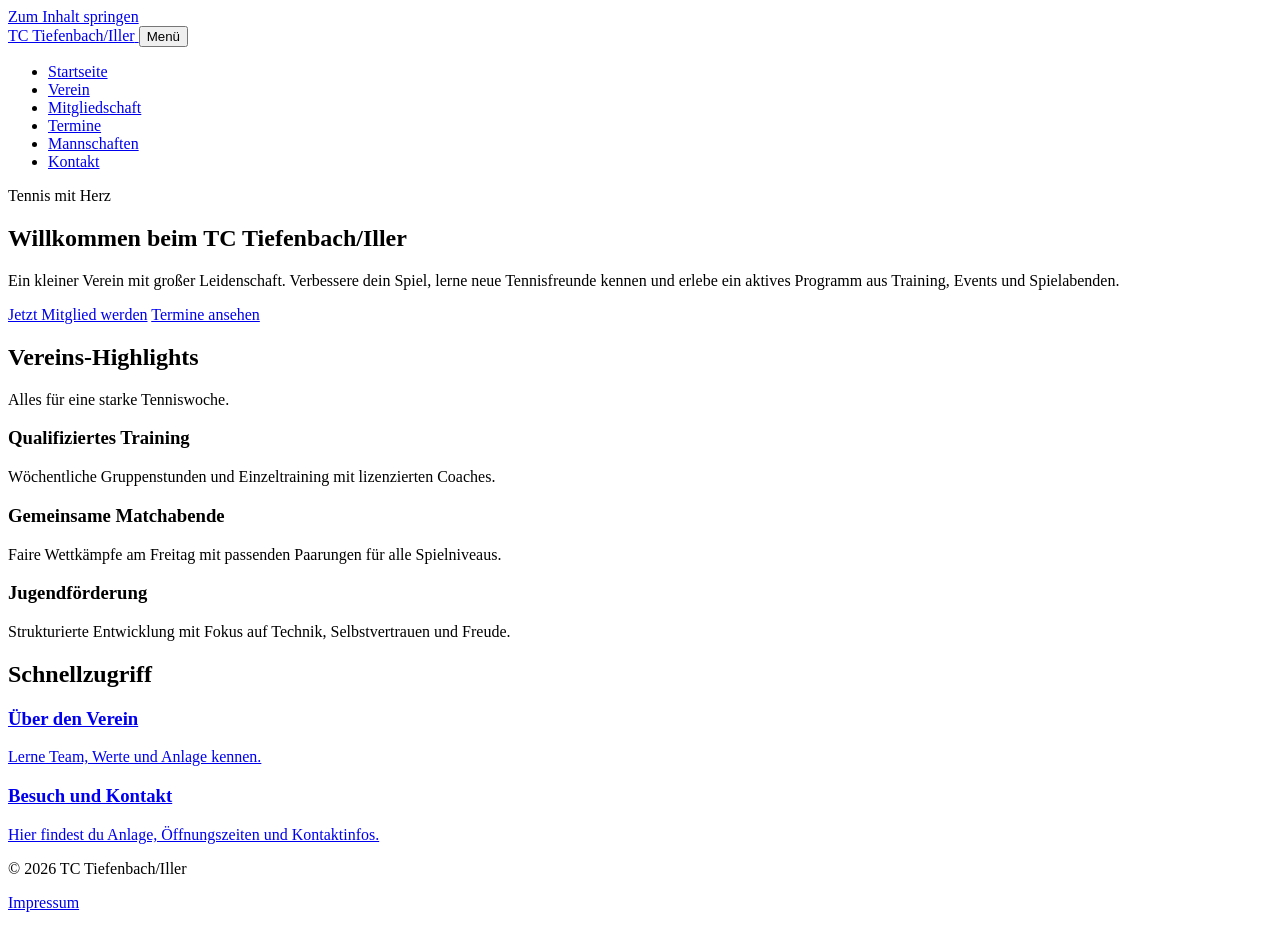
==== index.html @ 9d709224 "test" ====
<!doctype html>
<html lang="de">
  <head>
    <meta charset="UTF-8" />
    <meta name="viewport" content="width=device-width, initial-scale=1.0" />
    <title>TC Tiefenbach/Iller | Startseite</title>
    <meta
      name="description"
      content="Der TC Tiefenbach/Iller ist ein einladender Tennisverein mit Training, Events und Spielbetrieb für alle Altersgruppen."
    />
    <meta property="og:title" content="TC Tiefenbach/Iller" />
    <meta
      property="og:description"
      content="Moderner, gemeinschaftsorientierter Tennissport für Einsteiger und Wettkampfspieler."
    />
    <meta property="og:type" content="website" />
    <link rel="preload" href="fonts/manrope-400.woff2" as="font" type="font/woff2" />
    <link rel="preload" href="fonts/manrope-700.woff2" as="font" type="font/woff2" />
    <link rel="preload" href="fonts/bebas-neue-400.woff2" as="font" type="font/woff2" />
    <link rel="stylesheet" href="css/style.css" />
  </head>
  <body class="home-page">
    <a class="skip-link" href="#main-content">Zum Inhalt springen</a>
    <header class="site-header">
      <div class="header-inner">
        <a class="brand" href="index.html" aria-label="TC Tiefenbach/Iller Startseite">
          <span class="brand-mark" aria-hidden="true"></span>
          <span class="brand-text">TC Tiefenbach/Iller</span>
        </a>
        <button
          class="nav-toggle"
          type="button"
          data-nav-toggle
          aria-expanded="false"
          aria-controls="primary-nav"
        >
          Menü
        </button>
        <nav id="primary-nav" class="primary-nav" data-primary-nav aria-label="Hauptnavigation">
          <ul>
            <li><a aria-current="page" href="index.html">Startseite</a></li>
            <li><a href="about.html">Verein</a></li>
            <li><a href="membership.html">Mitgliedschaft</a></li>
            <li><a href="schedule.html">Termine</a></li>
            <li><a href="teams.html">Mannschaften</a></li>
            <li><a href="contact.html">Kontakt</a></li>
          </ul>
        </nav>
      </div>
    </header>

    <main id="main-content" class="page">
      <section class="hero reveal">
        <span class="kicker">Tennis mit Herz</span>
        <h1>Willkommen beim TC Tiefenbach/Iller</h1>
        <p>
          Ein kleiner Verein mit großer Leidenschaft. Verbessere dein Spiel, lerne
          neue Tennisfreunde kennen und erlebe ein aktives Programm aus Training,
          Events und Spielabenden.
        </p>
        <div class="actions">
          <a class="btn btn-primary" href="membership.html">Jetzt Mitglied werden</a>
          <a class="btn btn-primary" href="schedule.html">Termine ansehen</a>
        </div>
      </section>

      <section class="section reveal" aria-labelledby="highlights-title">
        <div class="section-header">
          <h2 id="highlights-title">Vereins-Highlights</h2>
          <p class="meta">Alles für eine starke Tenniswoche.</p>
        </div>
        <div class="grid three">
          <article class="card card-muted">
            <h3>Qualifiziertes Training</h3>
            <p>
              Wöchentliche Gruppenstunden und Einzeltraining mit lizenzierten Coaches.
            </p>
          </article>
          <article class="card card-muted">
            <h3>Gemeinsame Matchabende</h3>
            <p>
              Faire Wettkämpfe am Freitag mit passenden Paarungen für alle Spielniveaus.
            </p>
          </article>
          <article class="card card-muted">
            <h3>Jugendförderung</h3>
            <p>
              Strukturierte Entwicklung mit Fokus auf Technik, Selbstvertrauen und Freude.
            </p>
          </article>
        </div>
      </section>

      <section class="section reveal" aria-labelledby="quick-links-title">
        <div class="section-header">
          <h2 id="quick-links-title">Schnellzugriff</h2>
        </div>
        <div class="grid two">
          <a class="card" href="about.html">
            <h3>Über den Verein</h3>
            <p>Lerne Team, Werte und Anlage kennen.</p>
          </a>
          <a class="card" href="contact.html">
            <h3>Besuch und Kontakt</h3>
            <p>Hier findest du Anlage, Öffnungszeiten und Kontaktinfos.</p>
          </a>
        </div>
      </section>
    </main>

    <footer class="site-footer">
      <div class="footer-inner">
        <p class="meta">© 2026 TC Tiefenbach/Iller</p>
        <p class="meta"><a href="impressum.html">Impressum</a></p>
      </div>
    </footer>
    <script src="js/main.js"></script>
  </body>
</html>
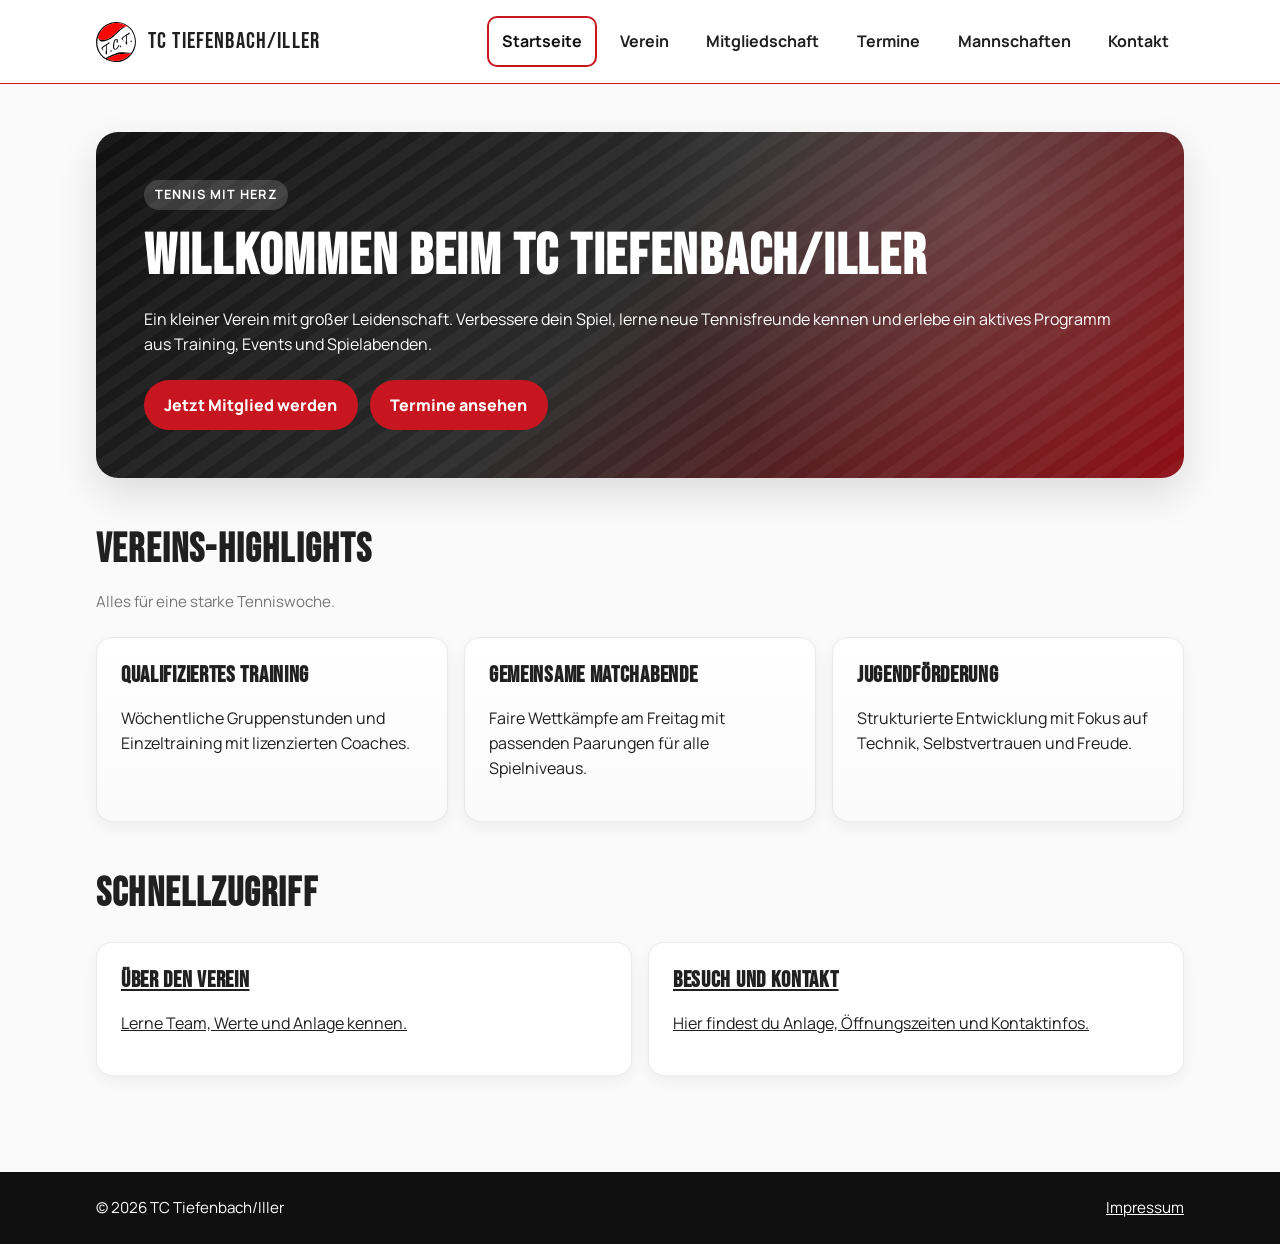
==== commit 25df67db: "other updates" ====
--- a/index.html
+++ b/index.html
@@ -14,9 +14,10 @@
       content="Moderner, gemeinschaftsorientierter Tennissport für Einsteiger und Wettkampfspieler."
     />
     <meta property="og:type" content="website" />
-    <link rel="preload" href="fonts/manrope-400.woff2" as="font" type="font/woff2" />
-    <link rel="preload" href="fonts/manrope-700.woff2" as="font" type="font/woff2" />
-    <link rel="preload" href="fonts/bebas-neue-400.woff2" as="font" type="font/woff2" />
+    <link rel="preload" href="fonts/manrope-400.woff2" as="font" type="font/woff2" crossorigin="anonymous" />
+    <link rel="preload" href="fonts/manrope-700.woff2" as="font" type="font/woff2" crossorigin="anonymous" />
+    <link rel="preload" href="fonts/bebas-neue-400.woff2" as="font" type="font/woff2" crossorigin="anonymous" />
+    <link rel="icon" href="tc-tiefenbach-logo-ohne-schrift.svg" type="image/svg+xml" />
     <link rel="stylesheet" href="css/style.css" />
   </head>
   <body class="home-page">
--- a/css/style.css
+++ b/css/style.css
@@ -0,0 +1,521 @@
+@font-face {
+  font-family: "Manrope";
+  src: url("../fonts/manrope-400.woff2") format("woff2");
+  font-weight: 400;
+  font-style: normal;
+  font-display: swap;
+}
+
+@font-face {
+  font-family: "Manrope";
+  src: url("../fonts/manrope-600.woff2") format("woff2");
+  font-weight: 600;
+  font-style: normal;
+  font-display: swap;
+}
+
+@font-face {
+  font-family: "Manrope";
+  src: url("../fonts/manrope-700.woff2") format("woff2");
+  font-weight: 700;
+  font-style: normal;
+  font-display: swap;
+}
+
+@font-face {
+  font-family: "Manrope";
+  src: url("../fonts/manrope-800.woff2") format("woff2");
+  font-weight: 800;
+  font-style: normal;
+  font-display: swap;
+}
+
+@font-face {
+  font-family: "Bebas Neue";
+  src: url("../fonts/bebas-neue-400.woff2") format("woff2");
+  font-weight: 400;
+  font-style: normal;
+  font-display: swap;
+}
+
+:root {
+  --color-red: #c7161f;
+  --color-red-dark: #8f1016;
+  --color-red-soft: #f9d8da;
+  --color-white: #ffffff;
+  --color-black: #101010;
+  --color-ink: #202020;
+  --color-gray-100: #f4f4f4;
+  --color-gray-300: #d8d8d8;
+  --color-gray-500: #767676;
+  --shadow-soft: 0 16px 40px rgb(0 0 0 / 0.12);
+  --radius: 16px;
+  --radius-sm: 10px;
+  --container: 1120px;
+  --space-1: 0.5rem;
+  --space-2: 0.75rem;
+  --space-3: 1rem;
+  --space-4: 1.5rem;
+  --space-5: 2rem;
+  --space-6: 3rem;
+}
+
+* {
+  box-sizing: border-box;
+}
+
+html {
+  scroll-behavior: smooth;
+}
+
+body {
+  margin: 0;
+  min-height: 100vh;
+  color: var(--color-ink);
+  background: #ffffff;
+  font-family: "Manrope", "Segoe UI", sans-serif;
+  line-height: 1.55;
+}
+
+.home-page {
+  background: #fafafa;
+}
+
+.about-page {
+  background: #fafafa;
+}
+
+.schedule-page {
+  background: #fafafa;
+}
+
+.membership-page {
+  background: #fafafa;
+}
+
+.membership-page .actions {
+  justify-content: center;
+}
+
+.news-page {
+  background: #fafafa;
+}
+
+.contact-page {
+  background: #fafafa;
+}
+
+a {
+  color: inherit;
+}
+
+img {
+  max-width: 100%;
+  display: block;
+}
+
+.skip-link {
+  position: absolute;
+  left: -999px;
+  top: 8px;
+  z-index: 999;
+  background: var(--color-black);
+  color: var(--color-white);
+  padding: var(--space-2) var(--space-3);
+  border-radius: var(--radius-sm);
+}
+
+.skip-link:focus {
+  left: 8px;
+}
+
+.site-header {
+  position: sticky;
+  top: 0;
+  z-index: 50;
+  border-bottom: 1px solid var(--color-red);
+  backdrop-filter: blur(8px);
+  background: rgb(255 255 255 / 0.92);
+}
+
+.header-inner {
+  max-width: var(--container);
+  margin: 0 auto;
+  padding: var(--space-3);
+  display: flex;
+  align-items: center;
+  justify-content: space-between;
+  gap: var(--space-3);
+}
+
+.brand {
+  display: flex;
+  align-items: center;
+  gap: var(--space-2);
+  text-decoration: none;
+}
+
+.brand-mark {
+  width: 40px;
+  height: 40px;
+  background-image: url("../tc-tiefenbach-logo-ohne-schrift.svg");
+  background-size: contain;
+  background-position: center;
+  background-repeat: no-repeat;
+}
+
+.brand-text {
+  font-family: "Bebas Neue", "Trebuchet MS", sans-serif;
+  font-size: 1.45rem;
+  letter-spacing: 0.05em;
+}
+
+.nav-toggle {
+  border: 1px solid var(--color-black);
+  background: var(--color-white);
+  border-radius: 999px;
+  padding: 0.55rem 0.85rem;
+  color: var(--color-black);
+  font-weight: 700;
+}
+
+.primary-nav {
+  position: absolute;
+  left: 0;
+  right: 0;
+  top: calc(100% + 1px);
+  background: var(--color-white);
+  border-bottom: 1px solid rgb(0 0 0 / 0.08);
+  padding: var(--space-3) var(--space-3) var(--space-3);
+  display: none;
+}
+
+.primary-nav.is-open {
+  display: block;
+}
+
+.primary-nav ul {
+  list-style: none;
+  margin: 0;
+  padding: 0;
+  display: grid;
+  gap: var(--space-1);
+}
+
+.primary-nav a {
+  display: block;
+  padding: 0.7rem 0.8rem;
+  text-decoration: none;
+  border-radius: var(--radius-sm);
+  font-weight: 700;
+  border: 2px solid transparent;
+}
+
+.primary-nav a:hover,
+.primary-nav a:focus-visible {
+  background: var(--color-gray-100);
+  color: var(--color-black);
+}
+
+.primary-nav a[aria-current="page"] {
+  background: transparent;
+  border-color: var(--color-red);
+  color: var(--color-black);
+}
+
+.page {
+  max-width: var(--container);
+  margin: 0 auto;
+  padding: var(--space-5) var(--space-3) var(--space-6);
+}
+
+.hero {
+  background:
+    linear-gradient(130deg, var(--color-black), #2c2c2c 48%, var(--color-red-dark));
+  color: var(--color-white);
+  border-radius: calc(var(--radius) + 6px);
+  padding: var(--space-5);
+  box-shadow: var(--shadow-soft);
+  overflow: hidden;
+  position: relative;
+}
+
+.hero::after {
+  content: "";
+  position: absolute;
+  inset: 0;
+  background:
+    radial-gradient(circle at 80% 20%, rgb(255 255 255 / 0.14), transparent 35%),
+    repeating-linear-gradient(
+      145deg,
+      transparent,
+      transparent 10px,
+      rgb(255 255 255 / 0.04) 10px,
+      rgb(255 255 255 / 0.04) 20px
+    );
+  pointer-events: none;
+}
+
+.hero > * {
+  position: relative;
+  z-index: 1;
+}
+
+.kicker {
+  display: inline-block;
+  margin-bottom: var(--space-2);
+  padding: 0.3rem 0.7rem;
+  border-radius: 999px;
+  background: rgb(255 255 255 / 0.16);
+  font-size: 0.8rem;
+  font-weight: 700;
+  letter-spacing: 0.08em;
+  text-transform: uppercase;
+}
+
+h1,
+h2,
+h3 {
+  margin: 0 0 var(--space-3);
+  line-height: 1.2;
+  font-family: "Bebas Neue", "Trebuchet MS", sans-serif;
+  letter-spacing: 0.03em;
+}
+
+h1 {
+  font-size: clamp(2.1rem, 9vw, 3.6rem);
+}
+
+h2 {
+  font-size: clamp(1.7rem, 6vw, 2.5rem);
+}
+
+h3 {
+  font-size: 1.45rem;
+}
+
+p {
+  margin-top: 0;
+  margin-bottom: var(--space-3);
+}
+
+.actions {
+  display: flex;
+  flex-wrap: wrap;
+  gap: var(--space-2);
+  margin-top: var(--space-4);
+}
+
+.btn {
+  display: inline-flex;
+  align-items: center;
+  justify-content: center;
+  min-height: 44px;
+  border-radius: 999px;
+  text-decoration: none;
+  font-weight: 800;
+  padding: 0.65rem 1.15rem;
+  border: 2px solid transparent;
+  transition: transform 0.2s ease, background-color 0.2s ease, border-color 0.2s ease;
+}
+
+.btn:focus-visible,
+.nav-toggle:focus-visible,
+a:focus-visible {
+  outline: 3px solid var(--color-red);
+  outline-offset: 2px;
+}
+
+.btn:hover {
+  transform: translateY(-1px);
+}
+
+.btn-primary {
+  background: var(--color-red);
+  color: var(--color-white);
+}
+
+.btn-primary:hover {
+  background: var(--color-red-dark);
+}
+
+.btn-secondary {
+  background: transparent;
+  color: var(--color-black);
+  border-color: var(--color-black);
+}
+
+.section {
+  margin-top: var(--space-6);
+}
+
+.section-header {
+  margin-bottom: var(--space-4);
+}
+
+.grid {
+  display: grid;
+  gap: var(--space-3);
+}
+
+.card {
+  background: var(--color-white);
+  border: 1px solid rgb(0 0 0 / 0.08);
+  border-radius: var(--radius);
+  padding: var(--space-4);
+  box-shadow: 0 6px 14px rgb(0 0 0 / 0.05);
+}
+
+.card strong {
+  color: var(--color-red-dark);
+}
+
+.card-muted {
+  background: linear-gradient(180deg, #fff, #fafafa);
+}
+
+.table-wrap {
+  overflow-x: auto;
+  border-radius: var(--radius);
+  border: 1px solid rgb(0 0 0 / 0.1);
+}
+
+table {
+  width: 100%;
+  border-collapse: collapse;
+  min-width: 560px;
+  background: var(--color-white);
+}
+
+th,
+td {
+  padding: 0.85rem;
+  text-align: left;
+  border-bottom: 1px solid var(--color-gray-300);
+}
+
+th {
+  background: var(--color-black);
+  color: var(--color-white);
+  font-size: 0.9rem;
+}
+
+tr.next-event td {
+  background: rgb(199 22 31 / 0.08);
+  border-top: 2px solid var(--color-red);
+  border-bottom: 2px solid var(--color-red);
+}
+
+.month-break td {
+  background: var(--color-white);
+  color: var(--color-red-dark);
+  font-weight: 800;
+  letter-spacing: 0.02em;
+  text-align: center;
+  border-top: 2px solid var(--color-red);
+  border-bottom: 2px solid var(--color-red);
+}
+
+.meta {
+  color: var(--color-gray-500);
+  font-size: 0.95rem;
+}
+
+.site-footer {
+  background: var(--color-black);
+  color: var(--color-white);
+  margin-top: var(--space-6);
+}
+
+.site-footer .meta,
+.site-footer a {
+  color: var(--color-white);
+}
+
+.footer-inner {
+  max-width: var(--container);
+  margin: 0 auto;
+  padding: var(--space-4) var(--space-3);
+  display: flex;
+  align-items: center;
+  justify-content: space-between;
+  flex-wrap: nowrap;
+  gap: var(--space-3);
+}
+
+.footer-inner .meta {
+  margin: 0;
+}
+
+.reveal {
+  opacity: 0;
+  transform: translateY(18px);
+}
+
+.reveal.in-view {
+  opacity: 1;
+  transform: translateY(0);
+  transition: opacity 0.45s ease, transform 0.45s ease;
+}
+
+@media (min-width: 640px) {
+  .grid.two {
+    grid-template-columns: repeat(2, minmax(0, 1fr));
+  }
+
+  .hero {
+    padding: var(--space-6);
+  }
+}
+
+@media (min-width: 960px) {
+  .nav-toggle {
+    display: none;
+  }
+
+  .primary-nav {
+    position: static;
+    display: block;
+    padding: 0;
+    border: 0;
+    background: transparent;
+  }
+
+  .primary-nav ul {
+    display: flex;
+    gap: var(--space-1);
+  }
+
+  .page {
+    padding-top: var(--space-6);
+  }
+
+  .grid.three {
+    grid-template-columns: repeat(3, minmax(0, 1fr));
+  }
+
+  .footer-inner {
+    gap: var(--space-4);
+  }
+}
+
+@media (prefers-reduced-motion: reduce) {
+  html {
+    scroll-behavior: auto;
+  }
+
+  *,
+  *::before,
+  *::after {
+    animation-duration: 0.01ms !important;
+    animation-iteration-count: 1 !important;
+    transition-duration: 0.01ms !important;
+    scroll-behavior: auto !important;
+  }
+
+  .reveal,
+  .reveal.in-view {
+    opacity: 1;
+    transform: none;
+  }
+}
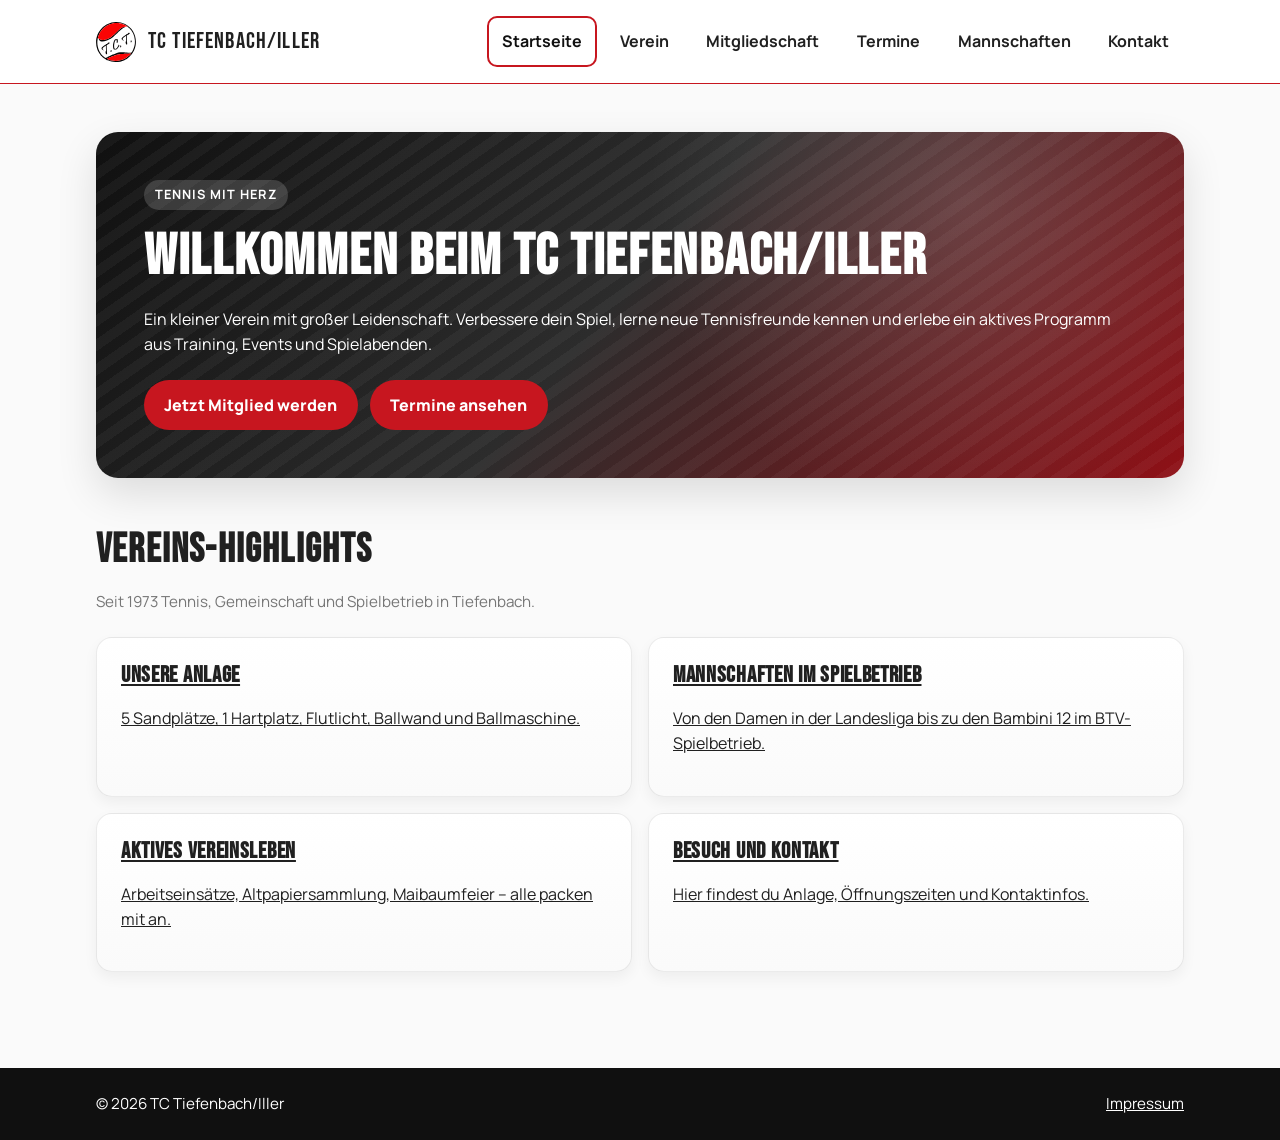
==== commit bb42a973: "Improve index.html" ====
--- a/index.html
+++ b/index.html
@@ -17,7 +17,7 @@
     <link rel="preload" href="fonts/manrope-400.woff2" as="font" type="font/woff2" crossorigin="anonymous" />
     <link rel="preload" href="fonts/manrope-700.woff2" as="font" type="font/woff2" crossorigin="anonymous" />
     <link rel="preload" href="fonts/bebas-neue-400.woff2" as="font" type="font/woff2" crossorigin="anonymous" />
-    <link rel="icon" href="tc-tiefenbach-logo-ohne-schrift.svg" type="image/svg+xml" />
+    <link rel="icon" href="images/tc-tiefenbach-logo-without-text.svg" type="image/svg+xml" />
     <link rel="stylesheet" href="css/style.css" />
   </head>
   <body class="home-page">
@@ -68,40 +68,22 @@
       <section class="section reveal" aria-labelledby="highlights-title">
         <div class="section-header">
           <h2 id="highlights-title">Vereins-Highlights</h2>
-          <p class="meta">Alles für eine starke Tenniswoche.</p>
-        </div>
-        <div class="grid three">
-          <article class="card card-muted">
-            <h3>Qualifiziertes Training</h3>
-            <p>
-              Wöchentliche Gruppenstunden und Einzeltraining mit lizenzierten Coaches.
-            </p>
-          </article>
-          <article class="card card-muted">
-            <h3>Gemeinsame Matchabende</h3>
-            <p>
-              Faire Wettkämpfe am Freitag mit passenden Paarungen für alle Spielniveaus.
-            </p>
-          </article>
-          <article class="card card-muted">
-            <h3>Jugendförderung</h3>
-            <p>
-              Strukturierte Entwicklung mit Fokus auf Technik, Selbstvertrauen und Freude.
-            </p>
-          </article>
-        </div>
-      </section>
-
-      <section class="section reveal" aria-labelledby="quick-links-title">
-        <div class="section-header">
-          <h2 id="quick-links-title">Schnellzugriff</h2>
+          <p class="meta">Seit 1973 Tennis, Gemeinschaft und Spielbetrieb in Tiefenbach.</p>
         </div>
         <div class="grid two">
-          <a class="card" href="about.html">
-            <h3>Über den Verein</h3>
-            <p>Lerne Team, Werte und Anlage kennen.</p>
+          <a class="card card-muted" href="about.html">
+            <h3>Unsere Anlage</h3>
+            <p>5 Sandplätze, 1 Hartplatz, Flutlicht, Ballwand und Ballmaschine.</p>
           </a>
-          <a class="card" href="contact.html">
+          <a class="card card-muted" href="teams.html">
+            <h3>Mannschaften im Spielbetrieb</h3>
+            <p>Von den Damen in der Landesliga bis zu den Bambini 12 im BTV-Spielbetrieb.</p>
+          </a>
+          <a class="card card-muted" href="schedule.html">
+            <h3>Aktives Vereinsleben</h3>
+            <p>Arbeitseinsätze, Altpapiersammlung, Maibaumfeier – alle packen mit an.</p>
+          </a>
+          <a class="card card-muted" href="contact.html">
             <h3>Besuch und Kontakt</h3>
             <p>Hier findest du Anlage, Öffnungszeiten und Kontaktinfos.</p>
           </a>
--- a/css/style.css
+++ b/css/style.css
@@ -158,7 +158,7 @@
 .brand-mark {
   width: 40px;
   height: 40px;
-  background-image: url("../tc-tiefenbach-logo-ohne-schrift.svg");
+  background-image: url("../images/tc-tiefenbach-logo-without-text.svg");
   background-size: contain;
   background-position: center;
   background-repeat: no-repeat;
